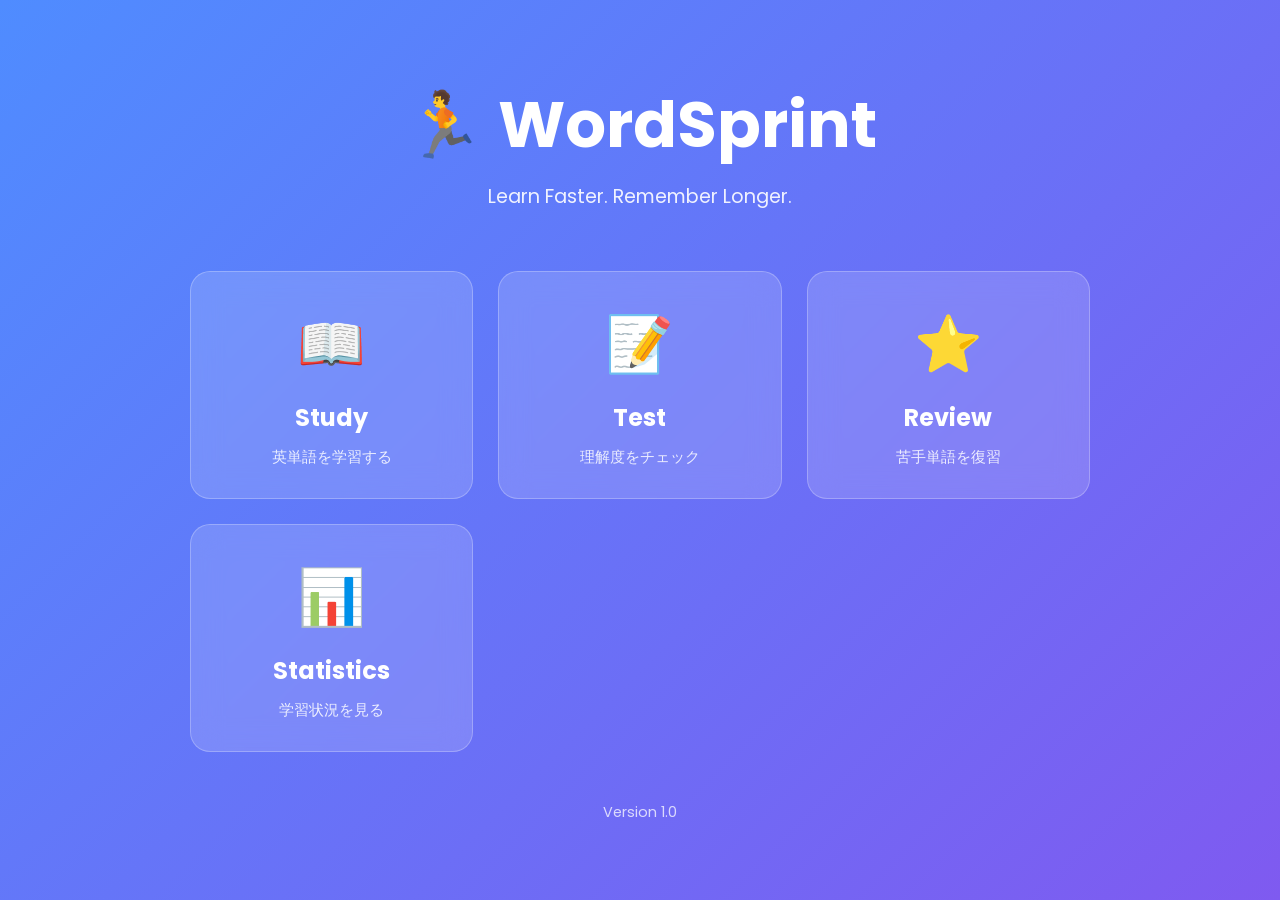
==== index.html @ ed1ae4d8 "Create index.html for WordSprint application Initial HTML structure for WordSprint web application w" ====
<!DOCTYPE html>
<html lang="ja">
<head>
    <meta charset="UTF-8">
    <meta name="viewport" content="width=device-width, initial-scale=1.0">
    <title>WordSprint</title>

    <link rel="preconnect" href="https://fonts.googleapis.com">
    <link rel="preconnect" href="https://fonts.gstatic.com" crossorigin>
    <link href="https://fonts.googleapis.com/css2?family=Poppins:wght@300;500;700&display=swap" rel="stylesheet">

    <style>
        *{
            margin:0;
            padding:0;
            box-sizing:border-box;
            font-family:"Poppins",sans-serif;
        }

        body{
            background:linear-gradient(135deg,#4F8CFF,#7F5AF0);
            min-height:100vh;
            display:flex;
            justify-content:center;
            align-items:center;
        }

        .container{
            width:min(900px,90%);
            color:white;
            text-align:center;
        }

        h1{
            font-size:4rem;
            font-weight:700;
        }

        .subtitle{
            margin-top:10px;
            font-size:1.2rem;
            opacity:.9;
        }

        .cards{
            margin-top:60px;
            display:grid;
            grid-template-columns:repeat(auto-fit,minmax(220px,1fr));
            gap:25px;
        }

        .card{
            background:rgba(255,255,255,.15);
            backdrop-filter:blur(15px);
            border-radius:20px;
            padding:30px;
            transition:.25s;
            cursor:pointer;
            border:1px solid rgba(255,255,255,.25);
        }

        .card:hover{
            transform:translateY(-8px);
            background:rgba(255,255,255,.22);
        }

        .icon{
            font-size:55px;
            margin-bottom:15px;
        }

        .card h2{
            margin-bottom:10px;
        }

        .card p{
            opacity:.85;
            font-size:.95rem;
        }

        footer{
            margin-top:50px;
            opacity:.75;
            font-size:.9rem;
        }
    </style>
</head>
<body>

<div class="container">

    <h1>🏃 WordSprint</h1>

    <p class="subtitle">
        Learn Faster. Remember Longer.
    </p>

    <div class="cards">

        <div class="card">
            <div class="icon">📖</div>
            <h2>Study</h2>
            <p>英単語を学習する</p>
        </div>

        <div class="card">
            <div class="icon">📝</div>
            <h2>Test</h2>
            <p>理解度をチェック</p>
        </div>

        <div class="card">
            <div class="icon">⭐</div>
            <h2>Review</h2>
            <p>苦手単語を復習</p>
        </div>

        <div class="card">
            <div class="icon">📊</div>
            <h2>Statistics</h2>
            <p>学習状況を見る</p>
        </div>

    </div>

    <footer>
        Version 1.0
    </footer>

</div>

</body>
</html>
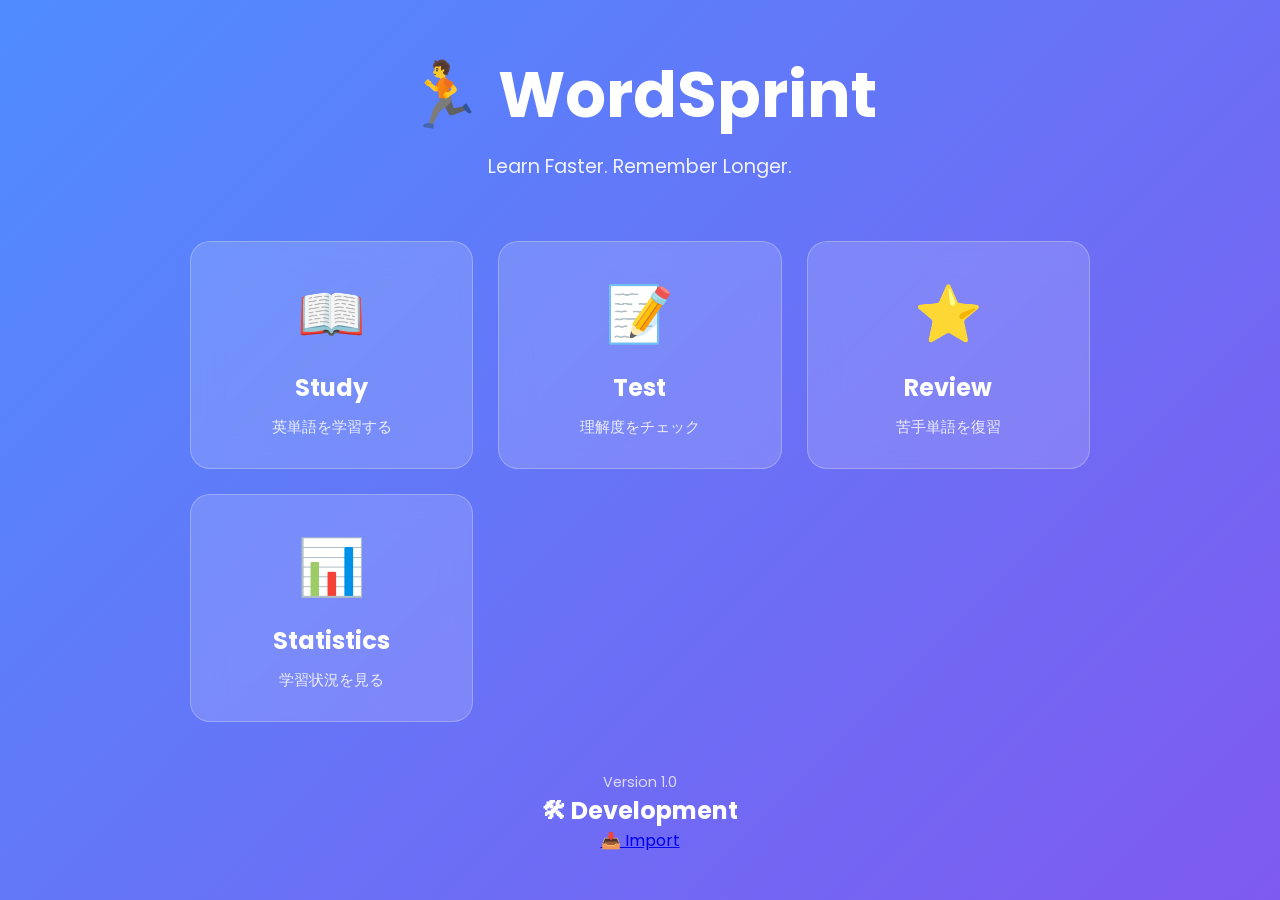
==== commit a88c8f52: "Update index.html" ====
--- a/index.html
+++ b/index.html
@@ -85,6 +85,7 @@
         }
     </style>
 </head>
+    <script src="script.js"></script>
 <body>
 
 <div class="container">
@@ -126,6 +127,15 @@
     <footer>
         Version 1.0
     </footer>
+    <section class="development">
+
+    <h2>🛠 Development</h2>
+
+    <a href="import.html" class="menu-button">
+        📥 Import
+    </a>
+
+</section>
 
 </div>
 
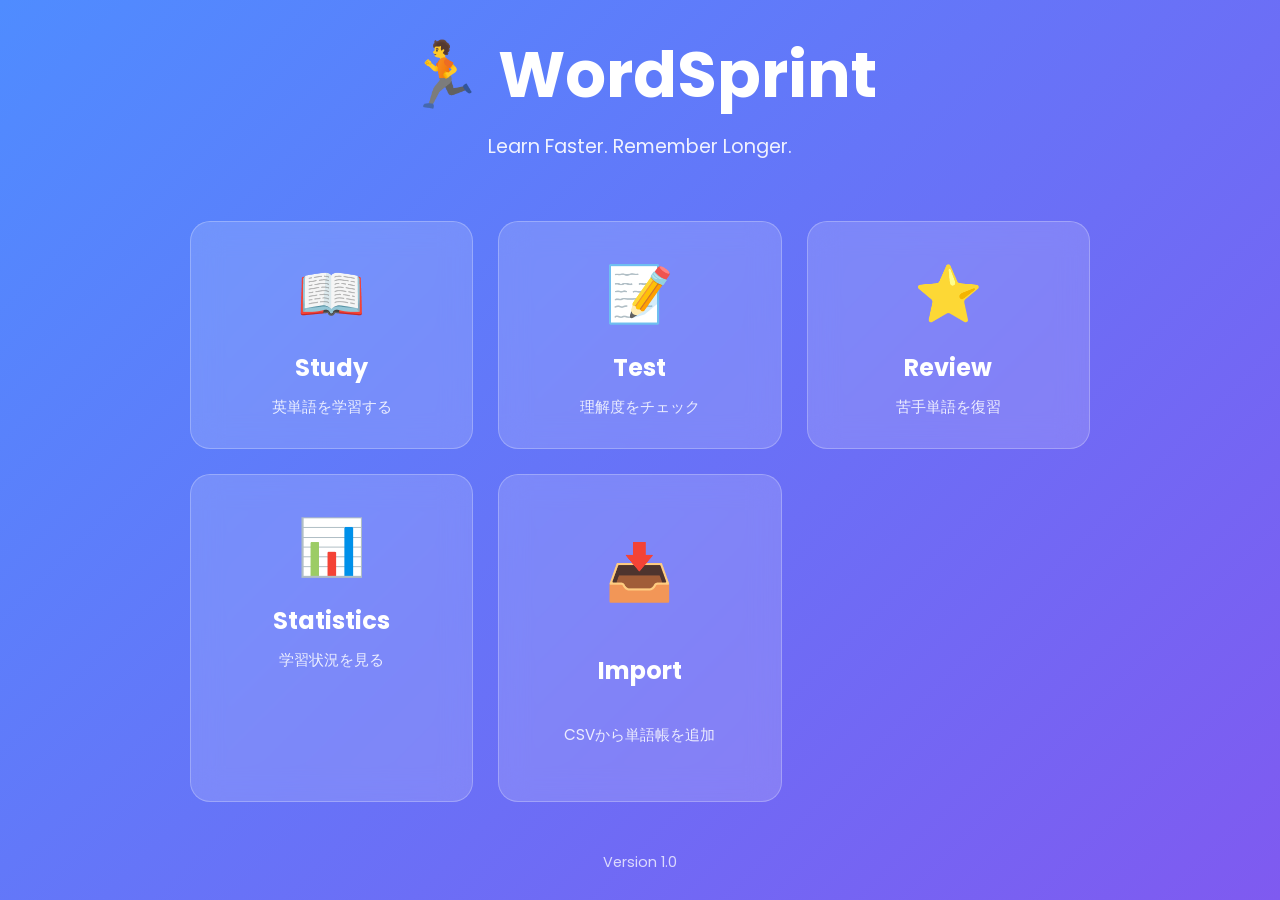
==== commit eda7f45c: "Add import card and remove development section Removed the development section and added an import c" ====
--- a/index.html
+++ b/index.html
@@ -122,20 +122,17 @@
             <p>学習状況を見る</p>
         </div>
 
+        <div class="card" onclick="location.href='import.html'">
+   　　　　　 <div class="icon">📥</div>
+    　　　　　<h2>Import</h2>
+   　　　　　 <p>CSVから単語帳を追加</p>
+　　　　　</div>
+
     </div>
 
     <footer>
         Version 1.0
     </footer>
-    <section class="development">
-
-    <h2>🛠 Development</h2>
-
-    <a href="import.html" class="menu-button">
-        📥 Import
-    </a>
-
-</section>
 
 </div>
 
